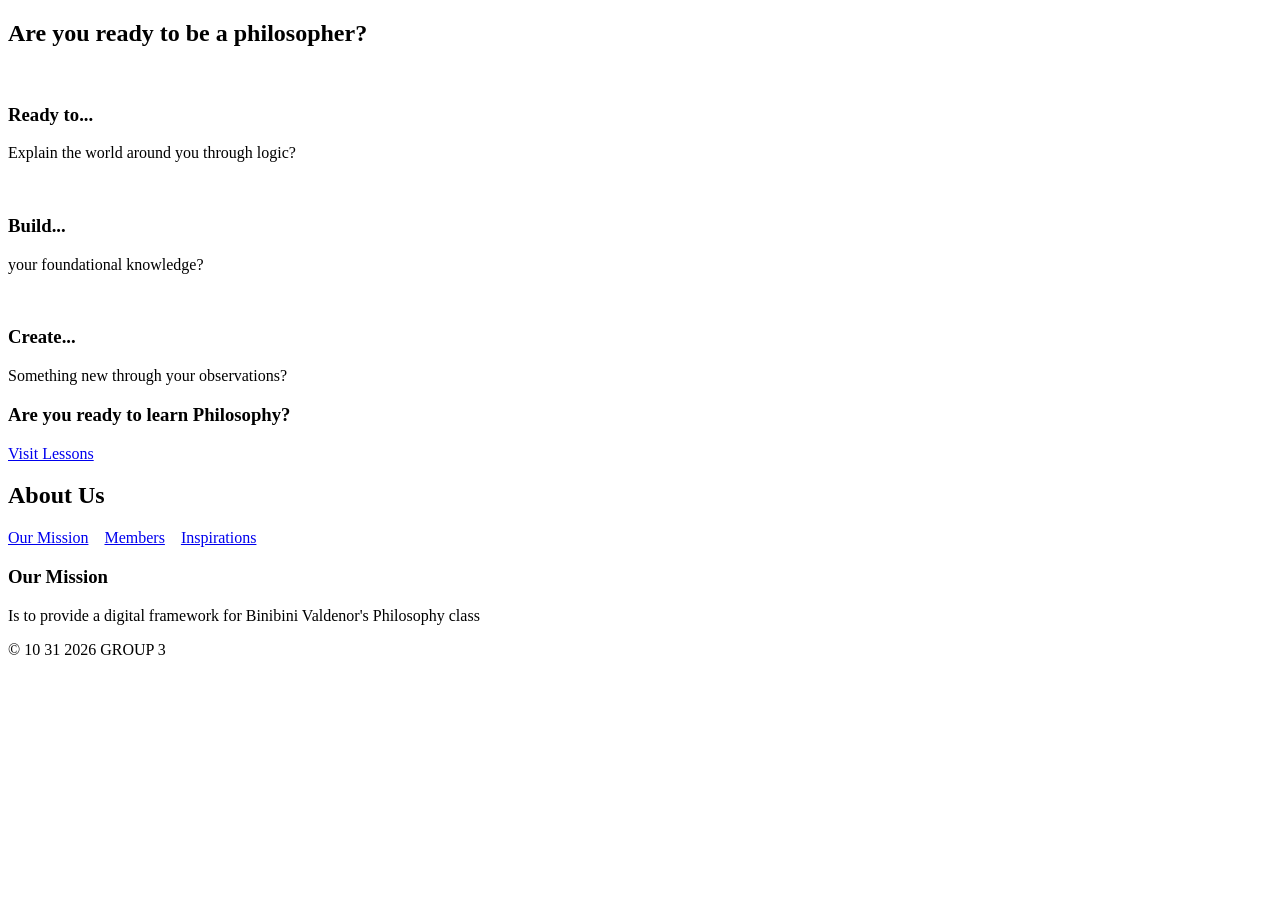
==== index.html @ 46369f60 "Add files via upload" ====
<!DOCTYPE html>
<html lang="en">
<head>
    <meta charset="UTF-8">
    <meta name="viewport" content="width=device-width, initial-scale=1.0">
    <title>Home</title>

    <script src="../../src/js/navbar.js" defer></script>
    <link rel="stylesheet" href="../../src/css/index.css">
</head>
<body>
    <div id="navbar-placeholder"></div>

    <div id="WebpageContent">
            <header>
        </nav>
    </header>

    <!--top padding-->
    <section class="PaddingLargeBlue">
    </section>

    <!--first part area-->
    <section id="cardbg">
        <h1>Are you ready to be a philosopher?</h1>
        <div class="card-grid">

  <!-- Card 1 -->
  <div class="card">
    <div class="card-image">
        <img src="../../src/img/pexels-igorejov-20375800.jpg" alt="">
    </div>
    <div class="card-content">
      <h3>Ready to...</h3>
      <p>Explain the world around you through logic?</p>
    </div>
    <div class="card-action">
    </div>
  </div>
  <!-- Card 2 -->
  <div class="card">
    <div class="card-image">
        <img src="../../src/img/pexels-anne-o-sullivan-1478092867-26887007.jpg" alt="">
    </div>
    <div class="card-content">
      <h3>Build...</h3>
      <p>your foundational knowledge?</p>
    </div>
    <div class="card-action">
    </div>
  </div>
  <!-- Card 3 -->
  <div class="card">
    <div class="card-image">
        <img src="../../src/img/pexels-dantemunozphoto-28822019.jpg" alt="">
    </div>
    <div class="card-content">
      <h3>Create...</h3>
      <p>Something new through your observations?</p>
    </div>
    <div class="card-action">
    </div>
  </div>

</section>
</div>

    <!--gap-->
<div class="Padding"></div>

      <!-- prompt -->
       <div id="promptgrid">
  <div id="promptdisplay">
    <div id="prompt">
      <h3>Are you ready to learn Philosophy?</h3>
      <a id="lessonLink" href="../../webpages/main/lecture_category.html">Visit Lessons</a>
    </div>
  </div>
     </div>

    <!--personlized learning-->

<div class="Learning">
    <h2>About Us</h2>
</div>

<div class="Learning">
<!--tablist container-->
<ul class="tab-list" role="tablist" style="display: flex; gap: 1rem; list-style: none; padding: 0;">
    <!--buttons-->
    <li class="tab-item active">
        <a href="#panel-1" class="tab-link" role="tab" aria-selected="true" 
           aria-controls="panel-1">
            Our Mission</a>
    </li>
    
    <li class="tab-item">
        <a href="#panel-2" class="tab-link" role="tab" aria-selected="false" 
           aria-controls="panel-2">
            Members</a>
    </li>
    
    <li class="tab-item">
        <a href="#panel-3" class="tab-link" role="tab" aria-selected="false" 
           aria-controls="panel-3">
            Inspirations</a>
    </li>
</ul>

<!--Tab Panels-->
<div role="tabpanel" id="panel-1" class="tab-panel active" style="display: block;">
    <h3>Our Mission</h3>
    <p>Is to provide a digital framework for Binibini Valdenor's Philosophy class</p>
</div>

<div role="tabpanel" id="panel-2" class="tab-panel" style="display: none;">
    <h3>Members</h3>
    <p>Gimenez <br> Jumawak <br> Palomo <br> Ballesteros <br> Candado <br> Udan <br> Antonio L. <br> Coronel</p>
</div>

<div role="tabpanel" id="panel-3" class="tab-panel" style="display: none;">
    <h3>Inspirations</h3>
    <p>MIT OpenCourseWare <br> Khan Academy</p>
</div>

<script>
    const links = document.querySelectorAll('.tab-link');
    const items = document.querySelectorAll('.tab-item');
    const panels = document.querySelectorAll('.tab-panel');

    links.forEach(link => {
      link.addEventListener('click', (e) => {
        e.preventDefault();

        
        items.forEach(item => item.classList.remove('active'));
        links.forEach(l => l.setAttribute('aria-selected', 'false'));
        panels.forEach(p => {
            p.classList.remove('active');
            p.style.display = 'none'; 
        });

        
        link.parentElement.classList.add('active');
        link.setAttribute('aria-selected', 'true');

        
        const targetId = link.getAttribute('aria-controls');
        const targetPanel = document.getElementById(targetId);
        if (targetPanel) {
            targetPanel.classList.add('active');
            targetPanel.style.display = 'block'; 
        }
      });
    });
</script>

</div>


















     




    <!--bottom padding-->
    <section class="PaddingLargeBlue"></section>


    <footer>
        <p>© 10 31 2026 GROUP 3</p>
    </footer>
    </div>
</body>
</html>
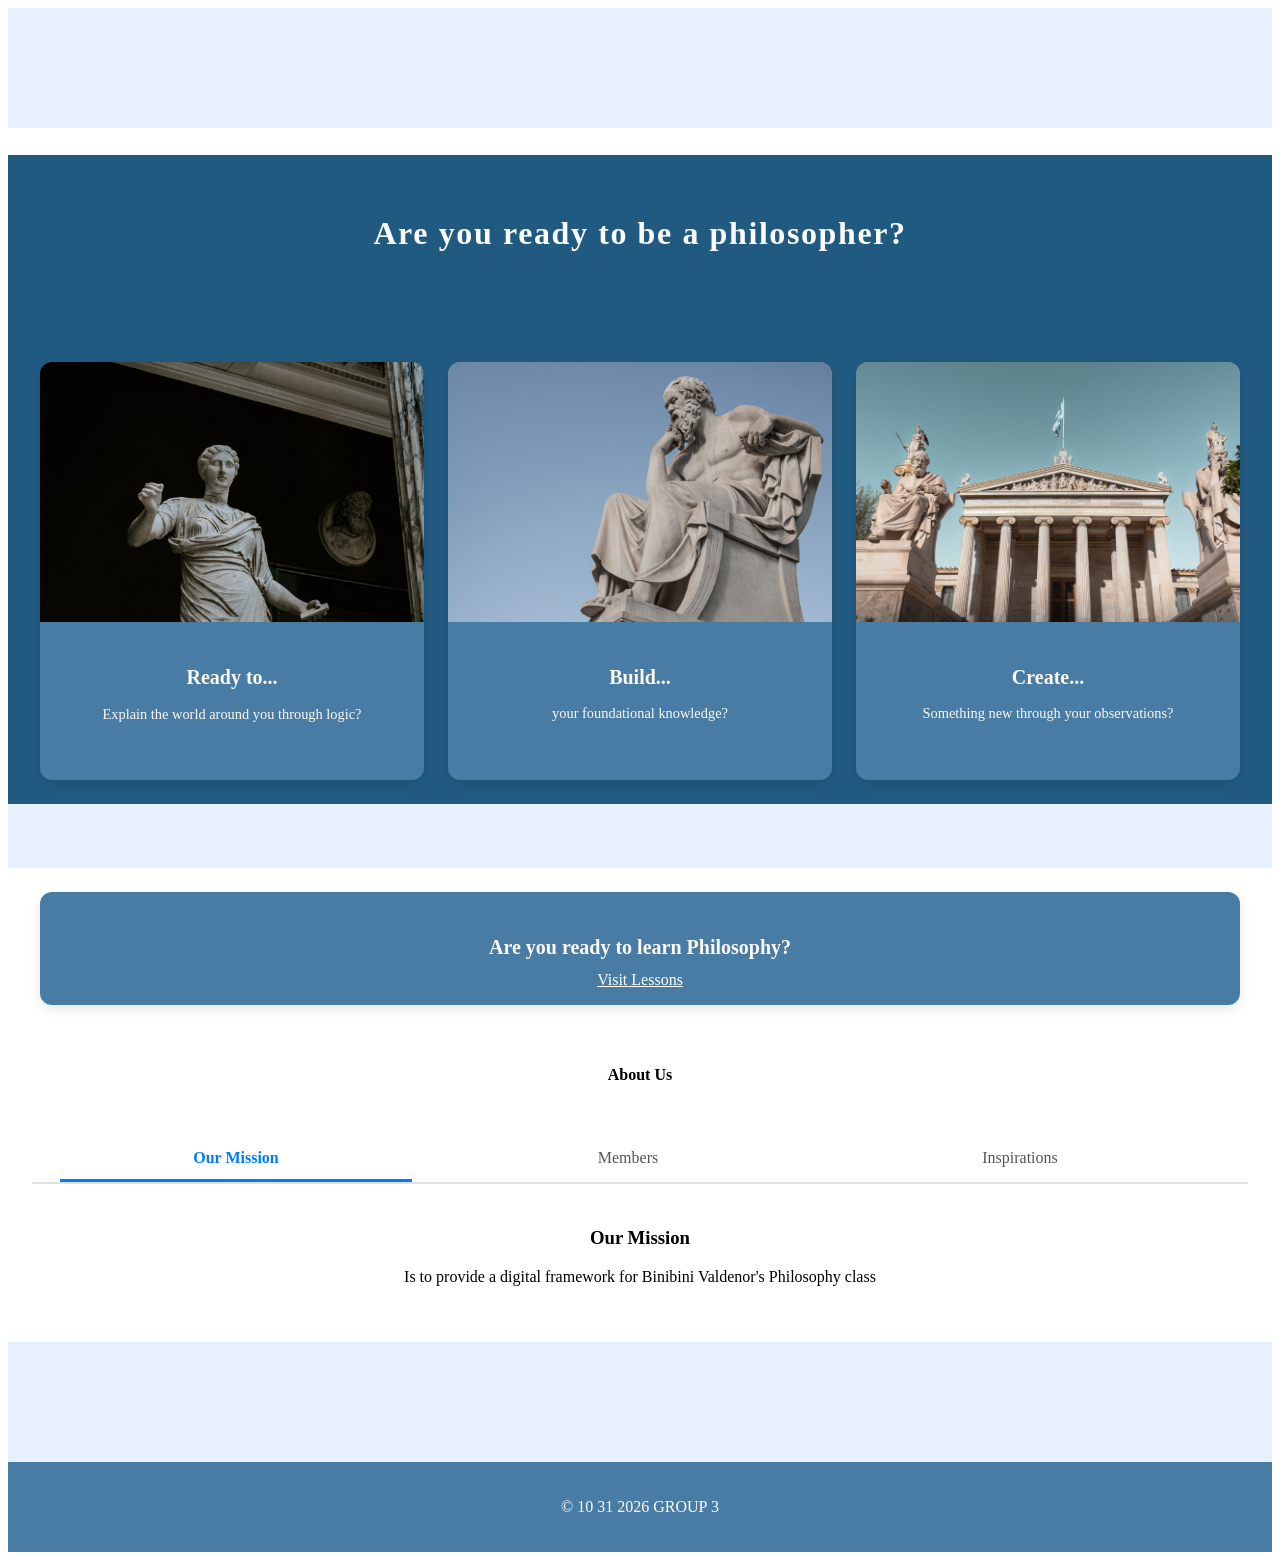
==== commit b422e4dc: "Fix image paths and stylesheet reference Updated image sources and stylesheet link in index.html." ====
--- a/index.html
+++ b/index.html
@@ -6,7 +6,7 @@
     <title>Home</title>
 
     <script src="../../src/js/navbar.js" defer></script>
-    <link rel="stylesheet" href="../../src/css/index.css">
+    <link rel="stylesheet" href="index.css">
 </head>
 <body>
     <div id="navbar-placeholder"></div>
@@ -28,7 +28,7 @@
   <!-- Card 1 -->
   <div class="card">
     <div class="card-image">
-        <img src="../../src/img/pexels-igorejov-20375800.jpg" alt="">
+        <img src="pexels-igorejov-20375800.jpg" alt="">
     </div>
     <div class="card-content">
       <h3>Ready to...</h3>
@@ -40,7 +40,7 @@
   <!-- Card 2 -->
   <div class="card">
     <div class="card-image">
-        <img src="../../src/img/pexels-anne-o-sullivan-1478092867-26887007.jpg" alt="">
+        <img src="pexels-anne-o-sullivan-1478092867-26887007.jpg" alt="">
     </div>
     <div class="card-content">
       <h3>Build...</h3>
@@ -52,7 +52,7 @@
   <!-- Card 3 -->
   <div class="card">
     <div class="card-image">
-        <img src="../../src/img/pexels-dantemunozphoto-28822019.jpg" alt="">
+        <img src="pexels-dantemunozphoto-28822019.jpg" alt="">
     </div>
     <div class="card-content">
       <h3>Create...</h3>
@@ -73,7 +73,7 @@
   <div id="promptdisplay">
     <div id="prompt">
       <h3>Are you ready to learn Philosophy?</h3>
-      <a id="lessonLink" href="../../webpages/main/lecture_category.html">Visit Lessons</a>
+      <a id="lessonLink" href="lecture_category.html">Visit Lessons</a>
     </div>
   </div>
      </div>
--- a/index.css
+++ b/index.css
@@ -0,0 +1,226 @@
+@import url('../css/boilerplate.css');
+
+.Padding {
+    padding: 2rem 1.25rem;
+    background-color: rgb(232, 241, 255);
+}
+/*PaddingLarge*/
+.PaddingLargeBlue {
+    padding: 3.75rem 1.25rem;
+    background-color: rgb(232, 241, 255);
+}
+
+footer {
+    text-align: center;
+    background-color: rgb(72, 124, 165);;
+    color: white;
+    padding: 1.25rem;
+}
+
+/*first content*/
+
+#cardbg h1 {
+    font-family: 'Gill Sans', 'Gill Sans MT', Calibri, 'Trebuchet MS', sans-serif Bold;
+    font-size: 2rem;
+    color: rgb(251, 251, 251);
+    letter-spacing: 0.1rem;
+    text-align: center;
+    padding: 3.75rem 1.25rem;
+}
+
+#cardbg {
+    background-color: rgb(33, 90, 128);
+}
+
+#cardbg img {
+    justify-content: right;
+}
+
+.card-grid {
+  display: grid;
+  grid-template-columns: repeat(auto-fit, minmax(320px, 1fr));
+  gap: 1.5rem;
+  max-width: 1200px;
+  margin: 0 auto;
+  padding: 1.5rem;
+}
+
+/* Individual Card Styling */
+.card {
+  background-color: rgb(72, 124, 165); 
+  border-radius: 0.75rem;
+  overflow: hidden;
+  display: flex;
+  flex-direction: column;
+  box-shadow: 0 0.25rem 0.75rem rgba(0, 0, 0, 0.1);
+  transition: transform 0.2s ease;
+}
+
+.card:hover {
+  transform: scale(1.1);
+}
+
+/* Image Section */
+.card-image {
+  width: 100%;
+  height: 11.25 rem;
+  overflow: hidden;
+}
+
+.card-image img {
+  width: 100%;
+  height: 100%;
+  object-fit: cover;
+}
+
+/* Content Section */
+.card-content {
+  padding: 1.5rem 1.5rem 1rem;
+  text-align: center;
+  flex-grow: 1;
+}
+
+.card-content h3 {
+  font-size: 1.25rem;
+  font-weight: 700;
+  color: rgb(252, 248, 242);
+  margin-bottom: 0.75rem;
+}
+
+.card-content p {
+  font-size: 0.9rem;
+  color: rgb(252, 248, 242);
+  line-height: 1.5;
+}
+
+.card-action {
+  padding: 0 1.5rem 1.5rem;
+}
+
+.dropdown-btn {
+  width: 100%;
+  background-color: rgb(255, 255, 255);
+  border: 0.063rem solid rgb(219, 219, 219);
+  border-radius: 8px;
+  padding: 0.75rem 1rem;
+  display: flex;
+  justify-content: space-between;
+  align-items: center;
+  font-size: 0.9rem;
+  color: #333;
+  cursor: pointer;
+  box-shadow: 0 0.063rem 0.188rem rgba(0, 0, 0, 0.05);
+  transition: background-color 0.2s;
+}
+
+.dropdown-btn:hover {
+  background-color: rgb(249, 249, 249);
+}
+
+.dropdown-btn .arrow {
+  font-size: 0.75rem;
+  color: #666;
+}
+
+
+/* Prompt */
+#promptgrid {
+  display: grid;
+  grid-template-columns: repeat(auto-fit, minmax(320px, 1fr));
+  gap: 1.5rem;
+  max-width: 1200px;
+  margin: 0 auto;
+  padding: 1.5rem;
+}
+
+
+#promptdisplay {
+  background-color: rgb(72, 124, 165); 
+  border-radius: 0.75rem;
+  overflow: hidden;
+  display: flex;
+  flex-direction: column;
+  box-shadow: 0 0.25rem 0.75rem rgba(0, 0, 0, 0.1);
+  transition: transform 0.2s ease;
+}
+/* Content Section */
+#prompt {
+  padding: 1.5rem 1.5rem 1rem;
+  text-align: center;
+  flex-grow: 1;
+}
+
+#prompt h3 {
+  font-size: 1.25rem;
+  font-weight: 700;
+  color: rgb(252, 248, 242);
+  margin-bottom: 0.75rem;
+}
+
+#prompt p {
+  font-size: 0.9rem;
+  color: rgb(252, 248, 242);
+  line-height: 1.5;
+}
+
+.Learning {
+  text-align: center;
+  padding: 1.5rem 1.5rem 1rem;
+  flex-grow: 1;  
+}
+
+.Learning h2 {
+    font-size: var(--font-bit-big);
+}
+
+/* Tab Navigation List */
+.tab-list {
+      justify-content: center;
+      display: flex;
+      list-style: none;
+      padding: 0;
+      margin: 0;
+      border-bottom: 2px solid #e0e0e0;
+      background-color: #ffffff;
+    }
+
+    /* Tab Item Container */
+.tab-item {
+      margin-right: 1.5rem;
+    }
+
+    /* Tab Link/Button */.tab-link {
+      display: inline-block;
+      align-content: center;
+      width: 20rem;
+      padding: 0.75rem 1rem;
+      text-decoration: none;
+      color: #555555;
+      font-weight: 500;
+      border-bottom: 3px solid transparent;
+      transition: all 0.2s ease;
+    }
+
+    /* Active State Styling */
+.tab-item.active .tab-link,
+.tab-link[aria-selected="true"] {
+      color: #007bff;
+      border-bottom-color: #007bff;
+      font-weight: 700;
+    }
+
+    /* Tab Content Panels */
+.tab-panel {
+      display: none;
+      padding: 1.5rem 0;
+    }
+
+.tab-panel.active {
+      display: block;
+    }
+
+
+
+#lessonLink {
+  color: white;
+}
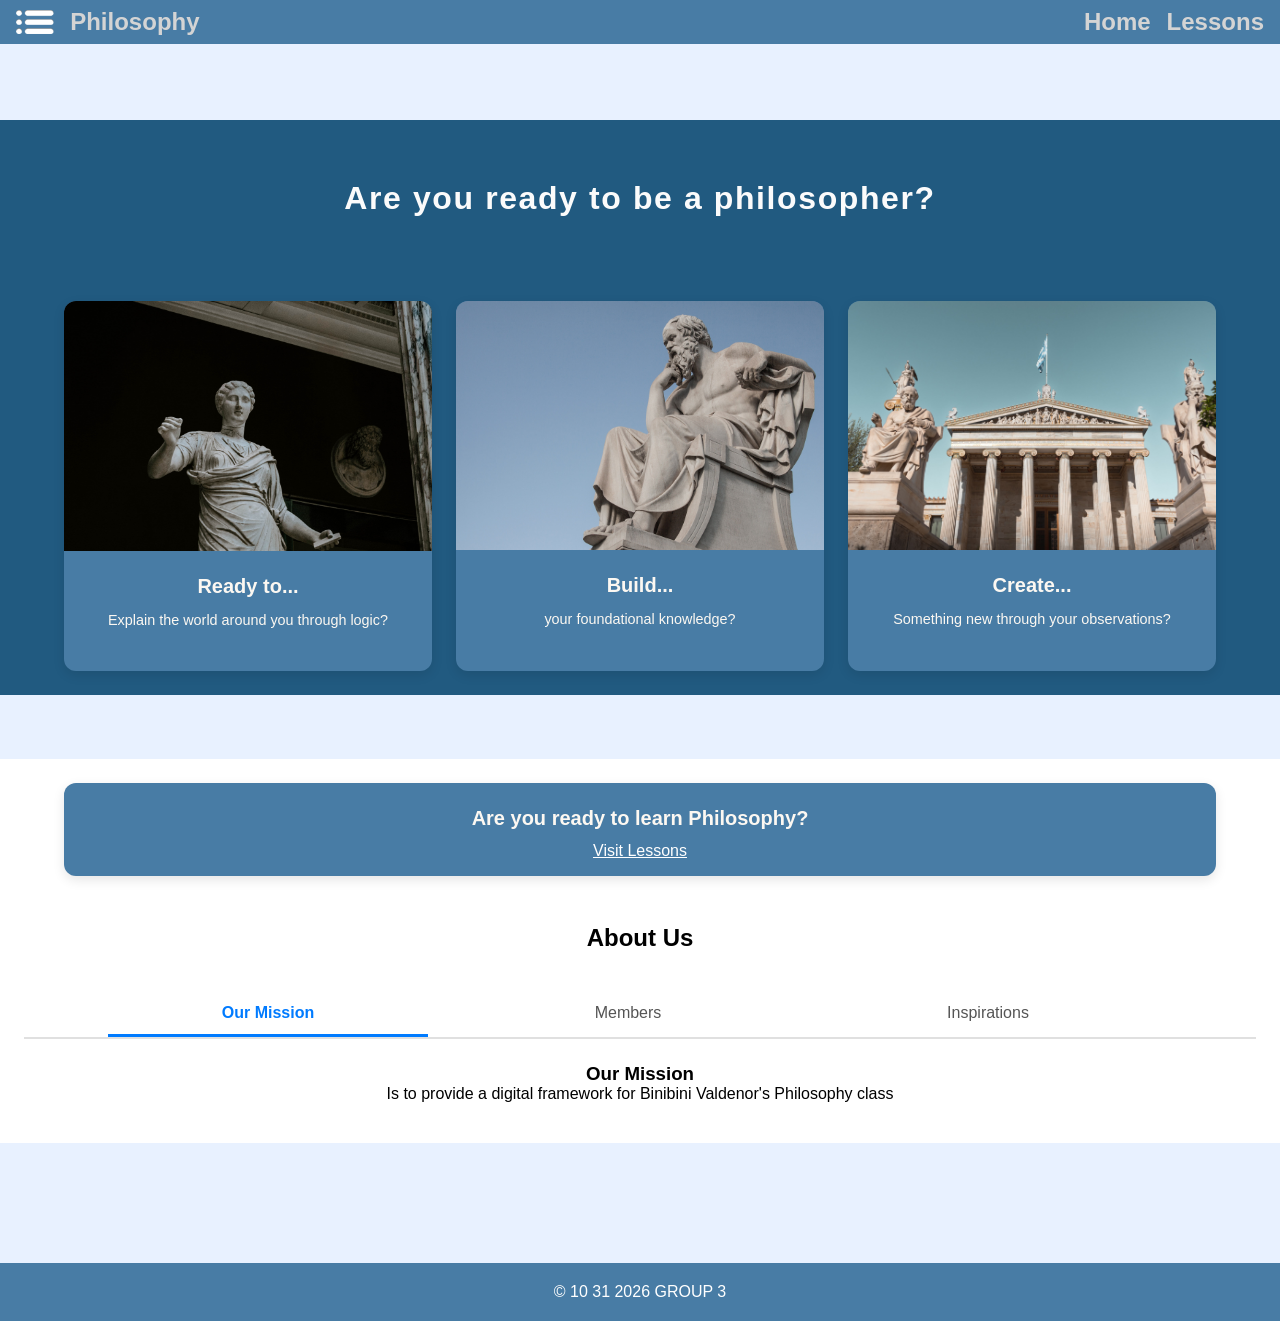
==== commit d10e2d36: "Update index.html" ====
--- a/index.html
+++ b/index.html
@@ -5,7 +5,7 @@
     <meta name="viewport" content="width=device-width, initial-scale=1.0">
     <title>Home</title>
 
-    <script src="../../src/js/navbar.js" defer></script>
+    <script src="navbar.js" defer></script>
     <link rel="stylesheet" href="index.css">
 </head>
 <body>
--- a/index.css
+++ b/index.css
@@ -1,4 +1,4 @@
-@import url('../css/boilerplate.css');
+@import url('boilerplate.css');
 
 .Padding {
     padding: 2rem 1.25rem;
@@ -223,4 +223,4 @@
 
 #lessonLink {
   color: white;
-}+}
